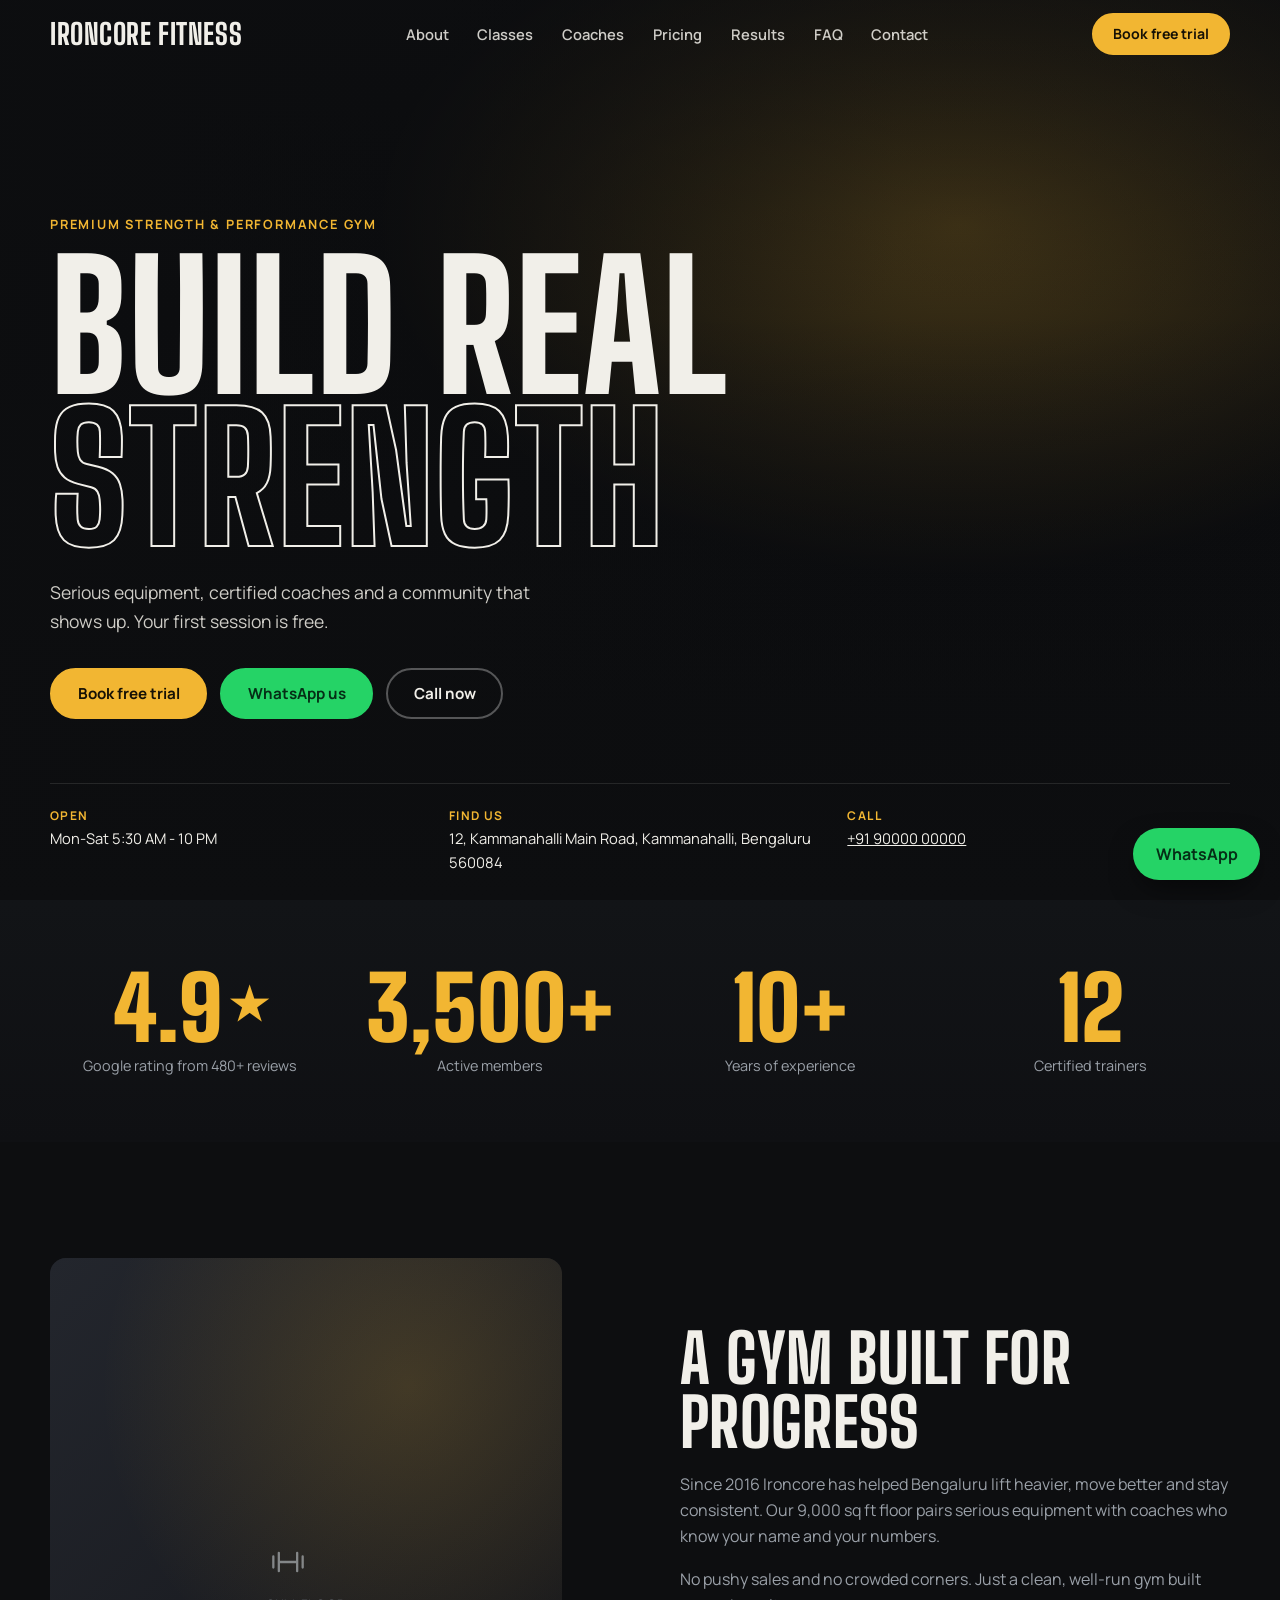
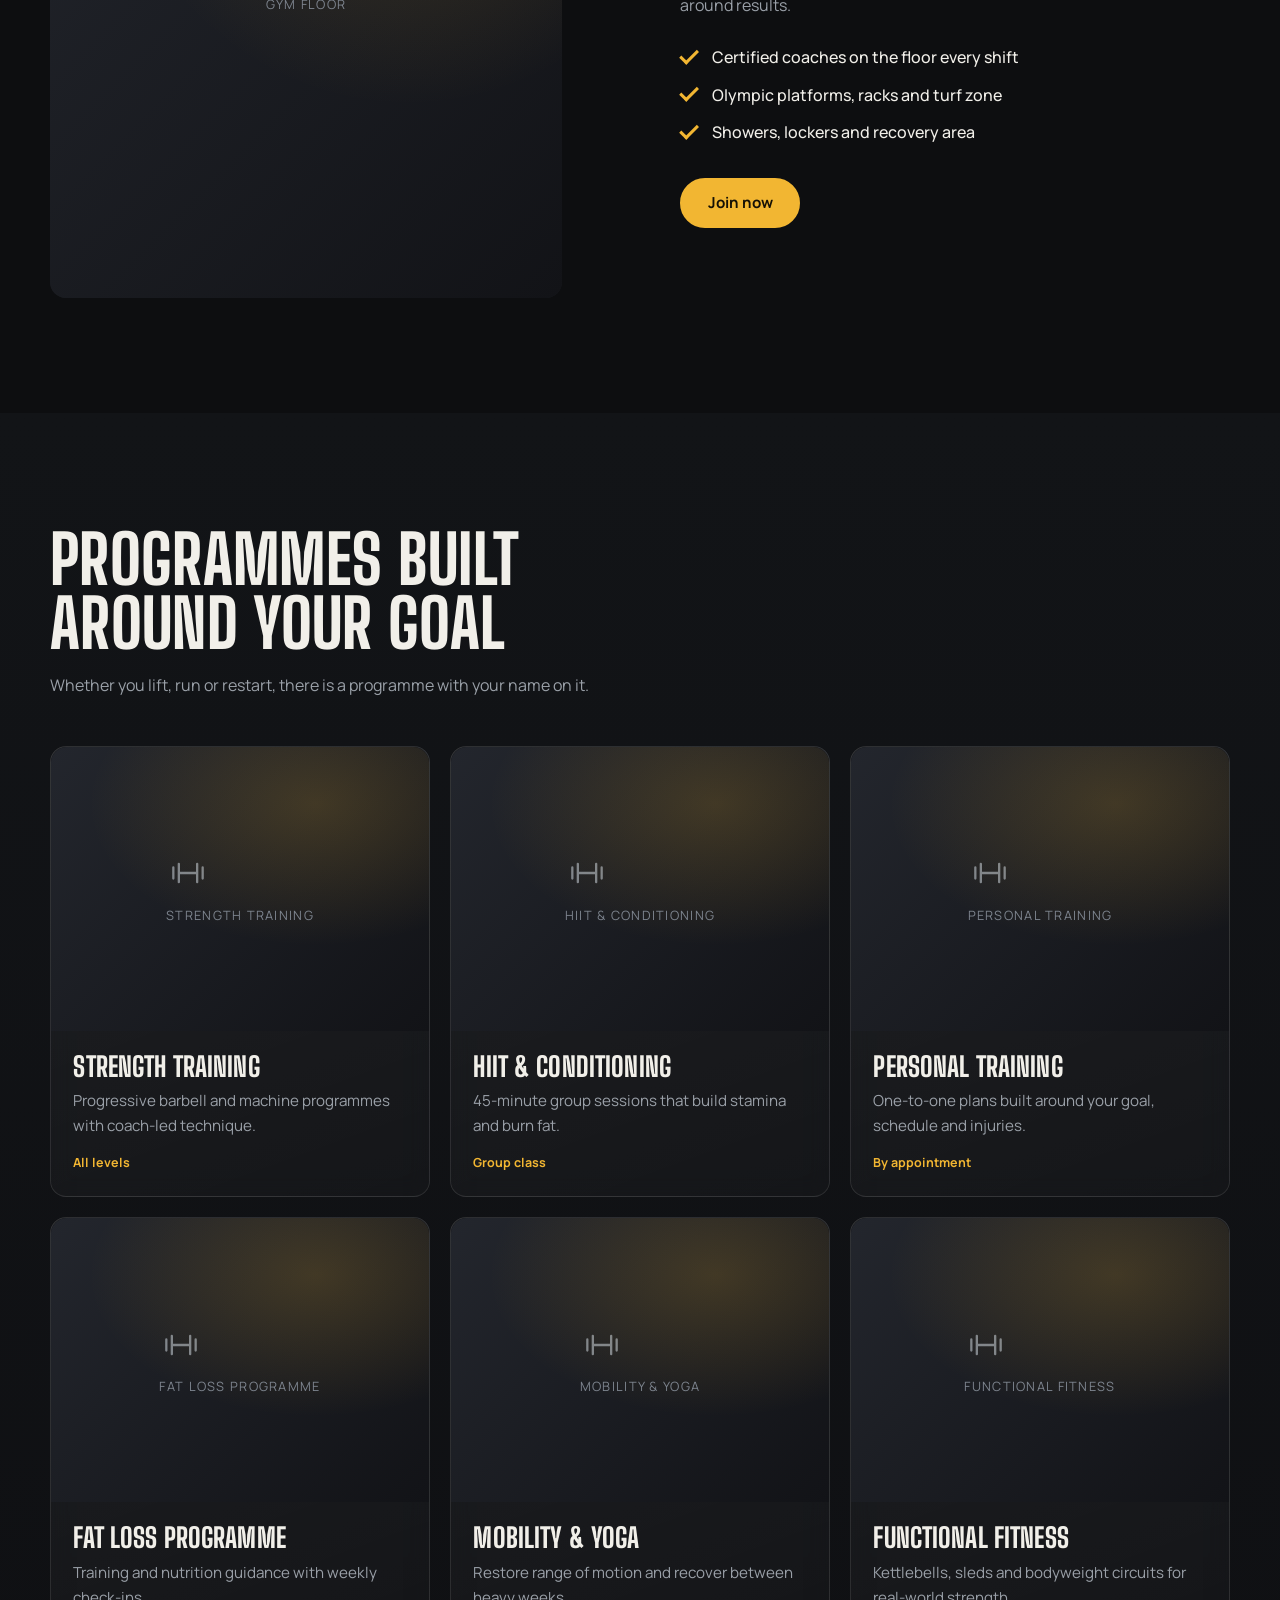
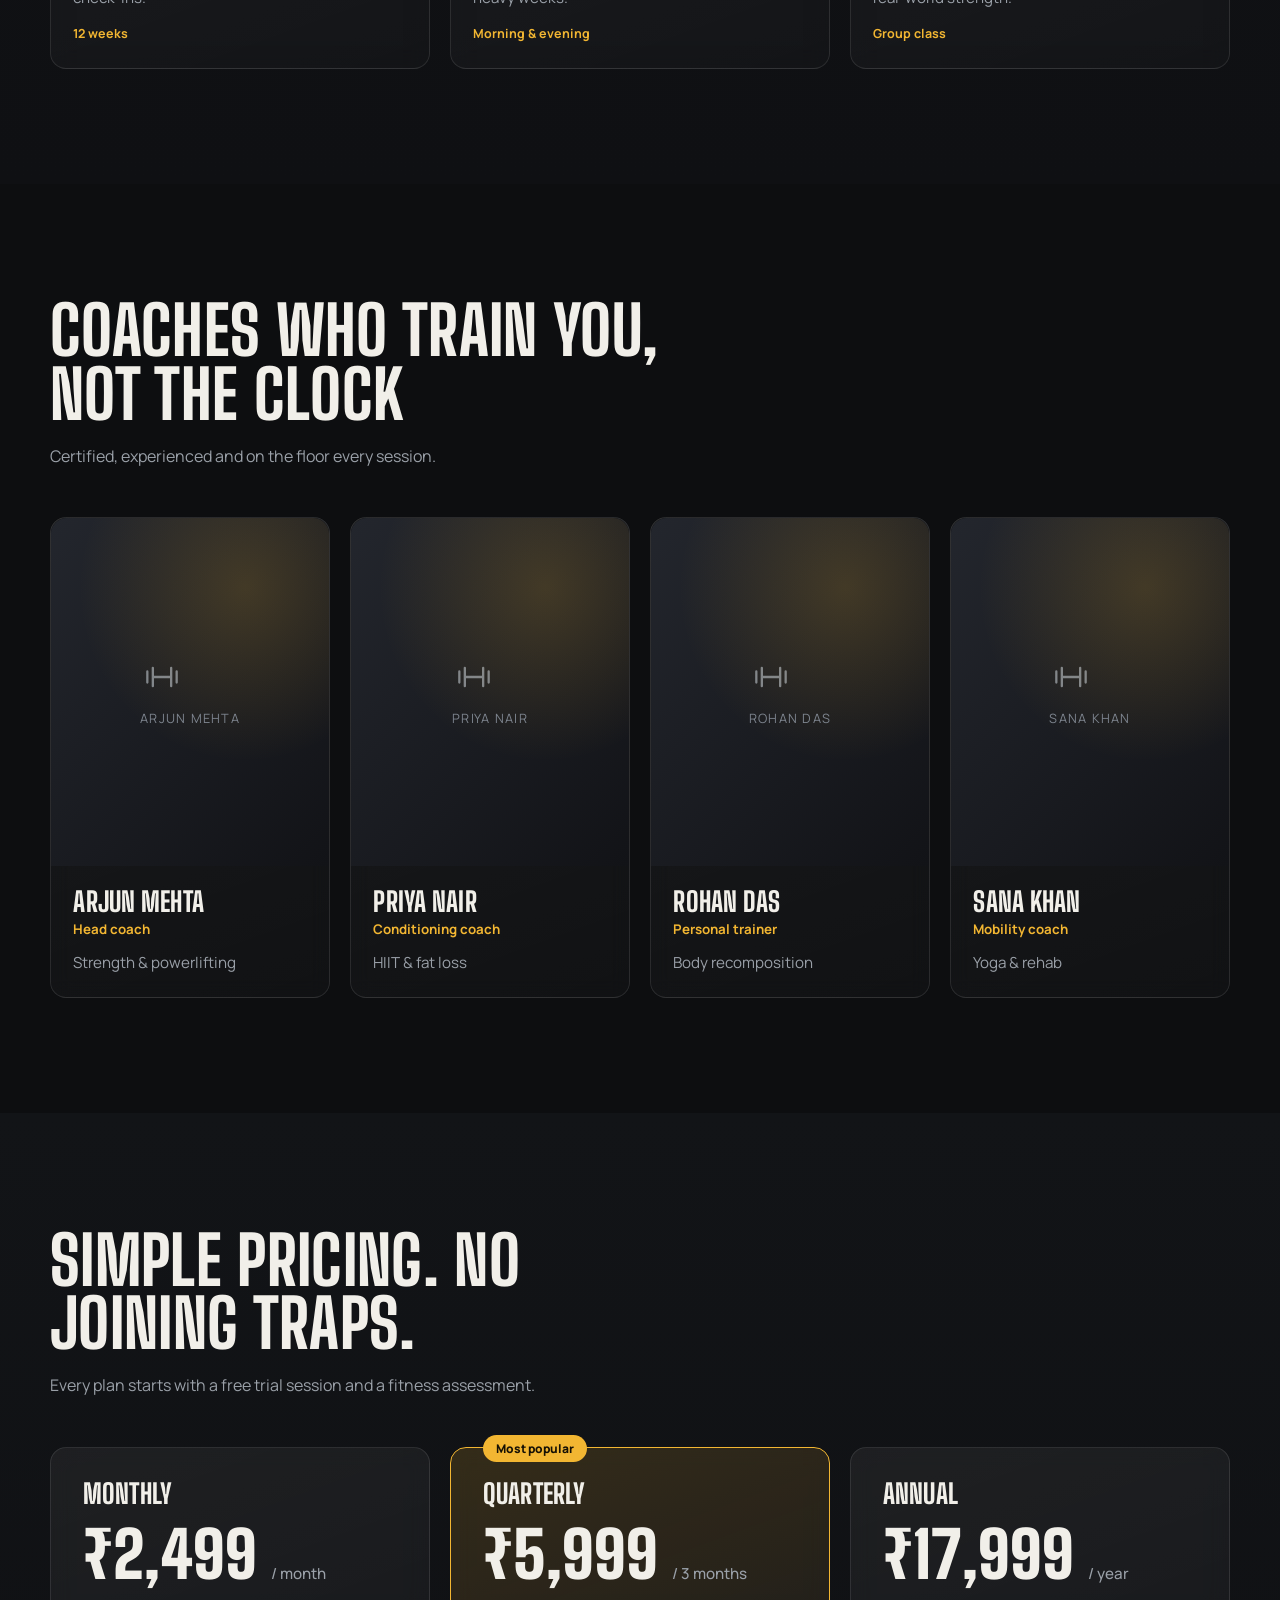
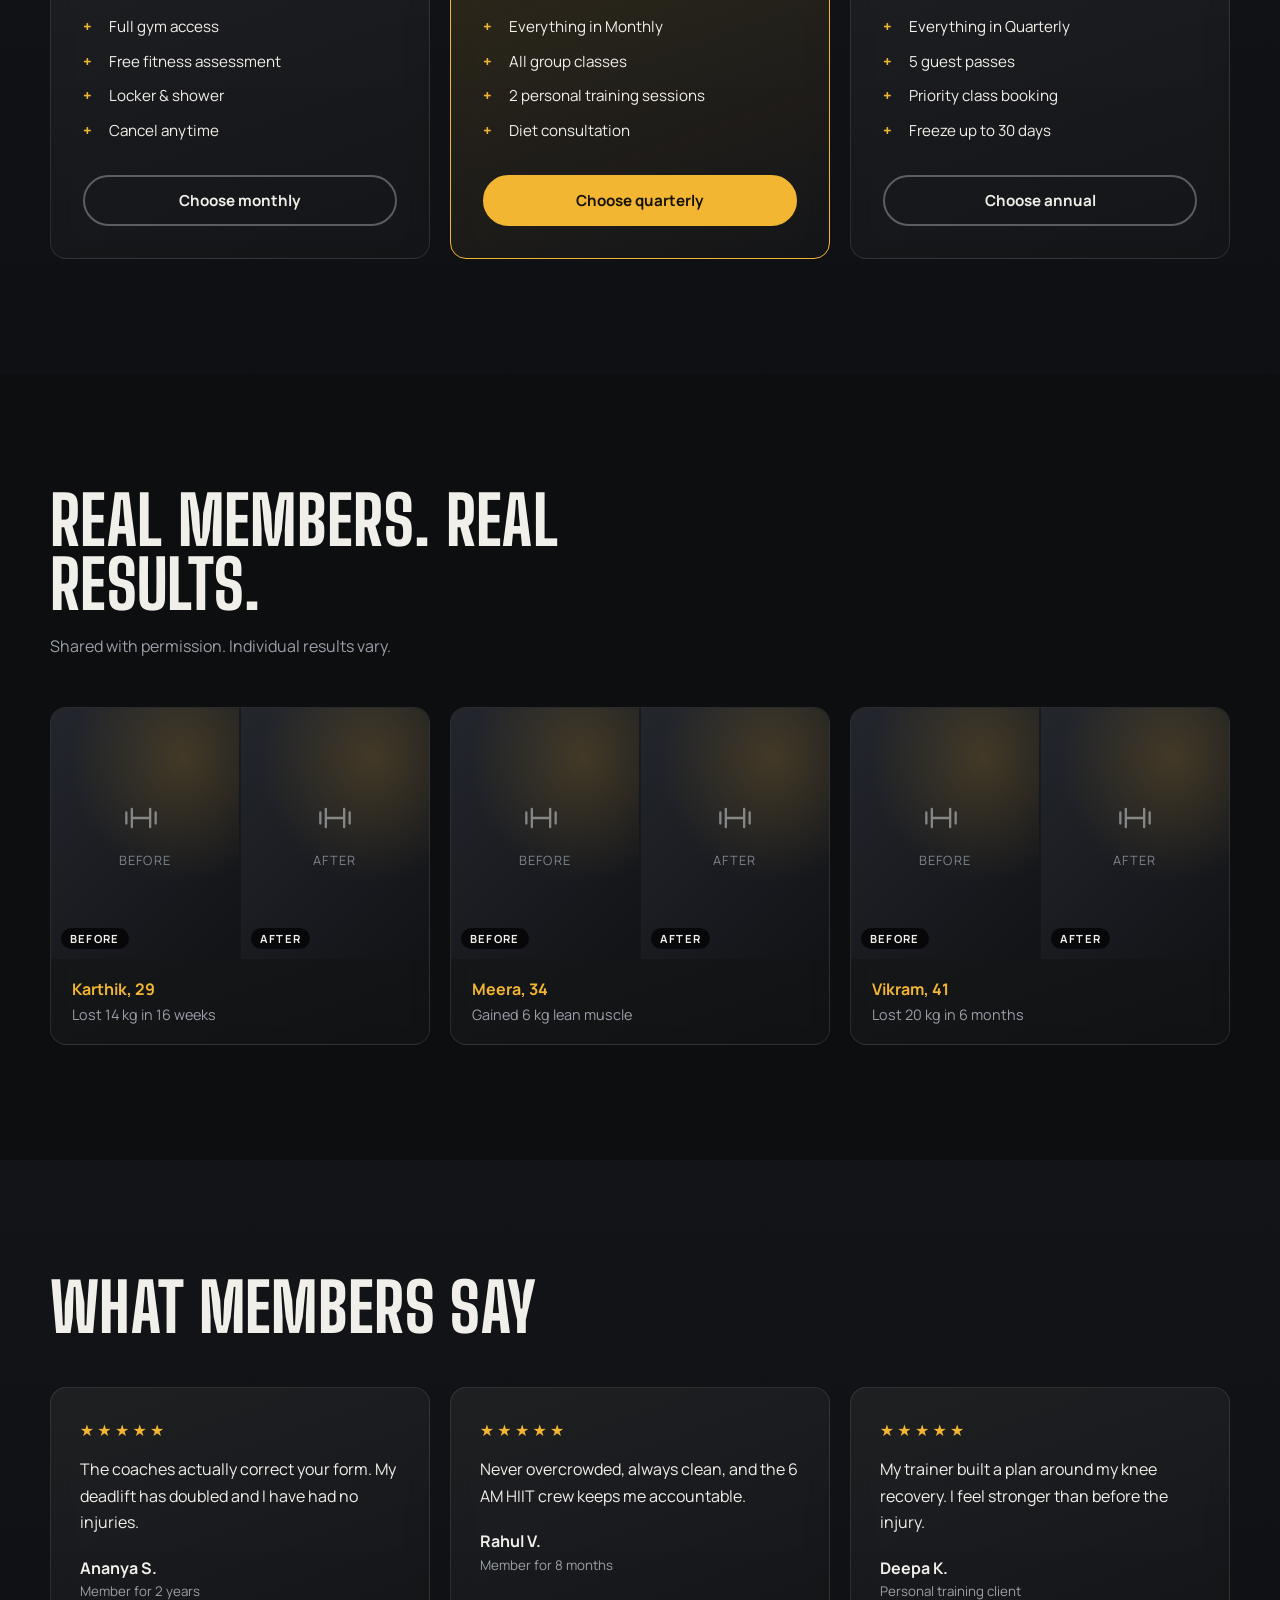
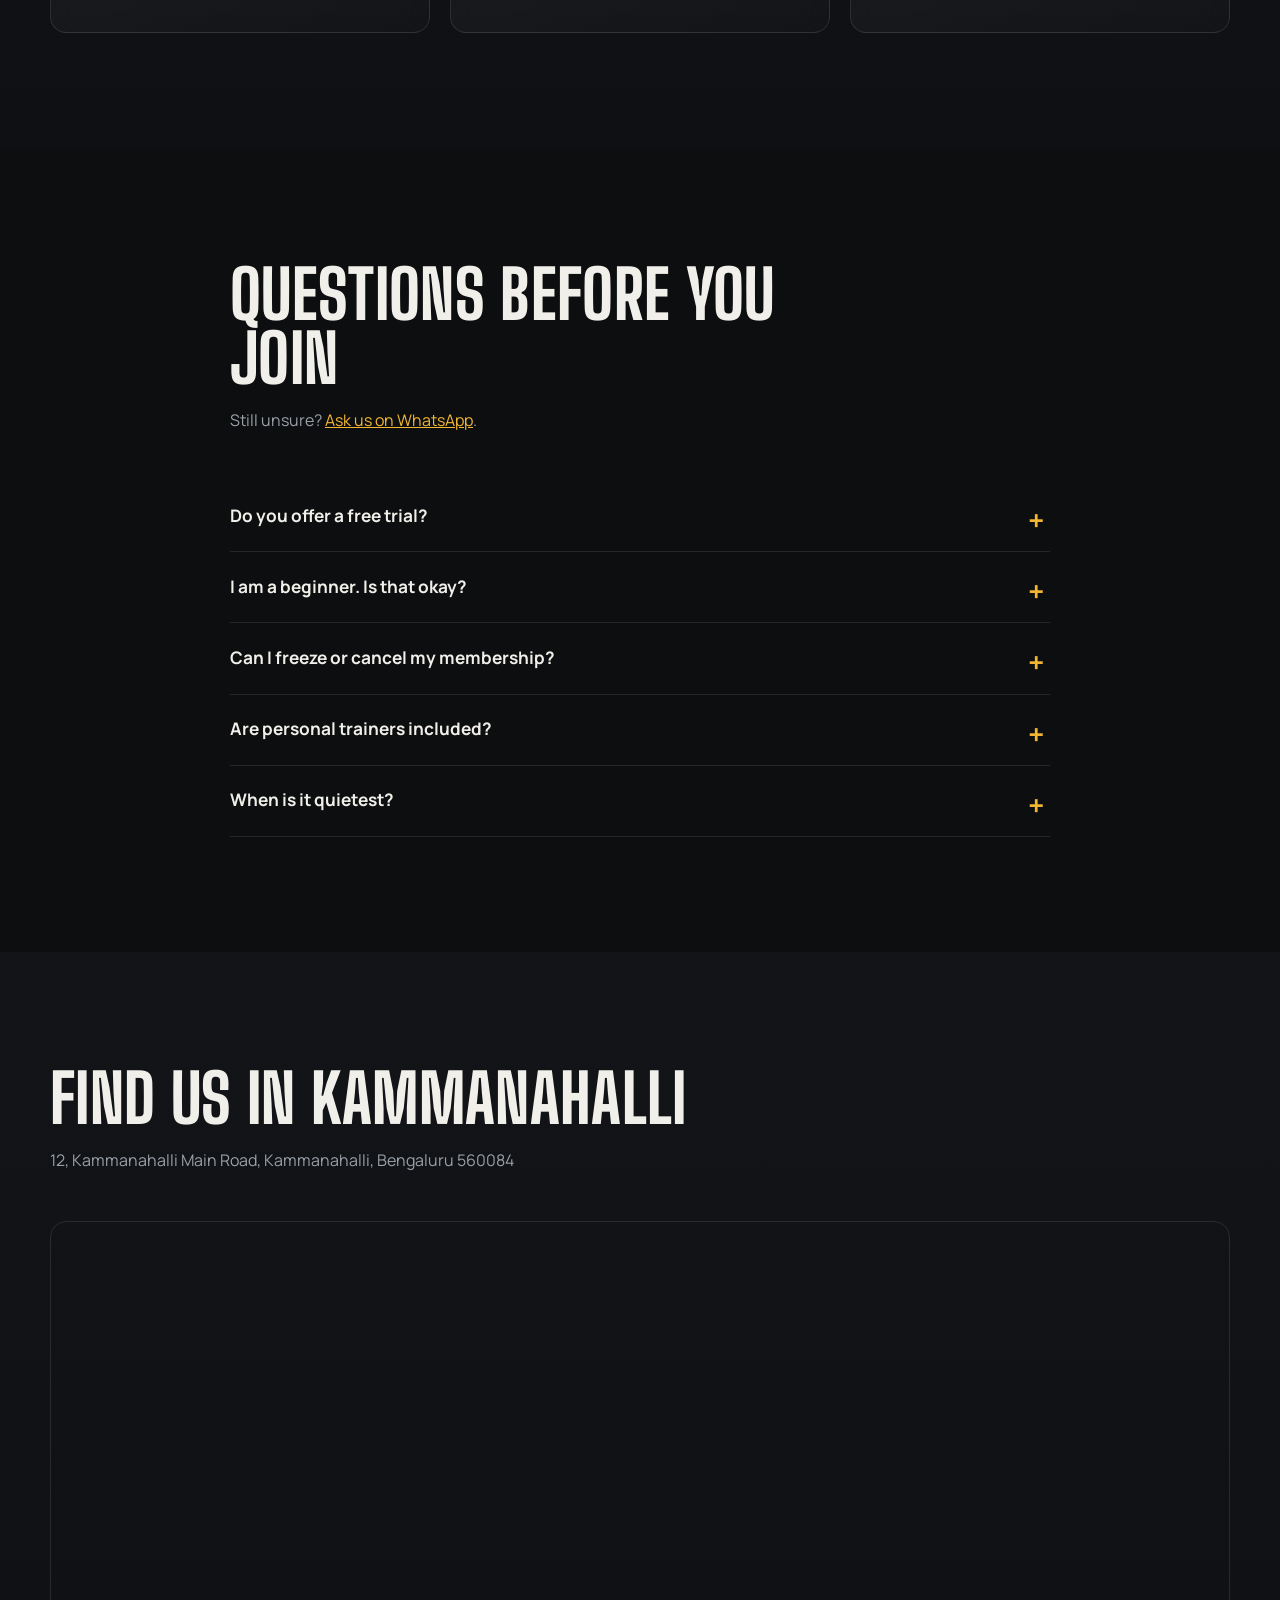
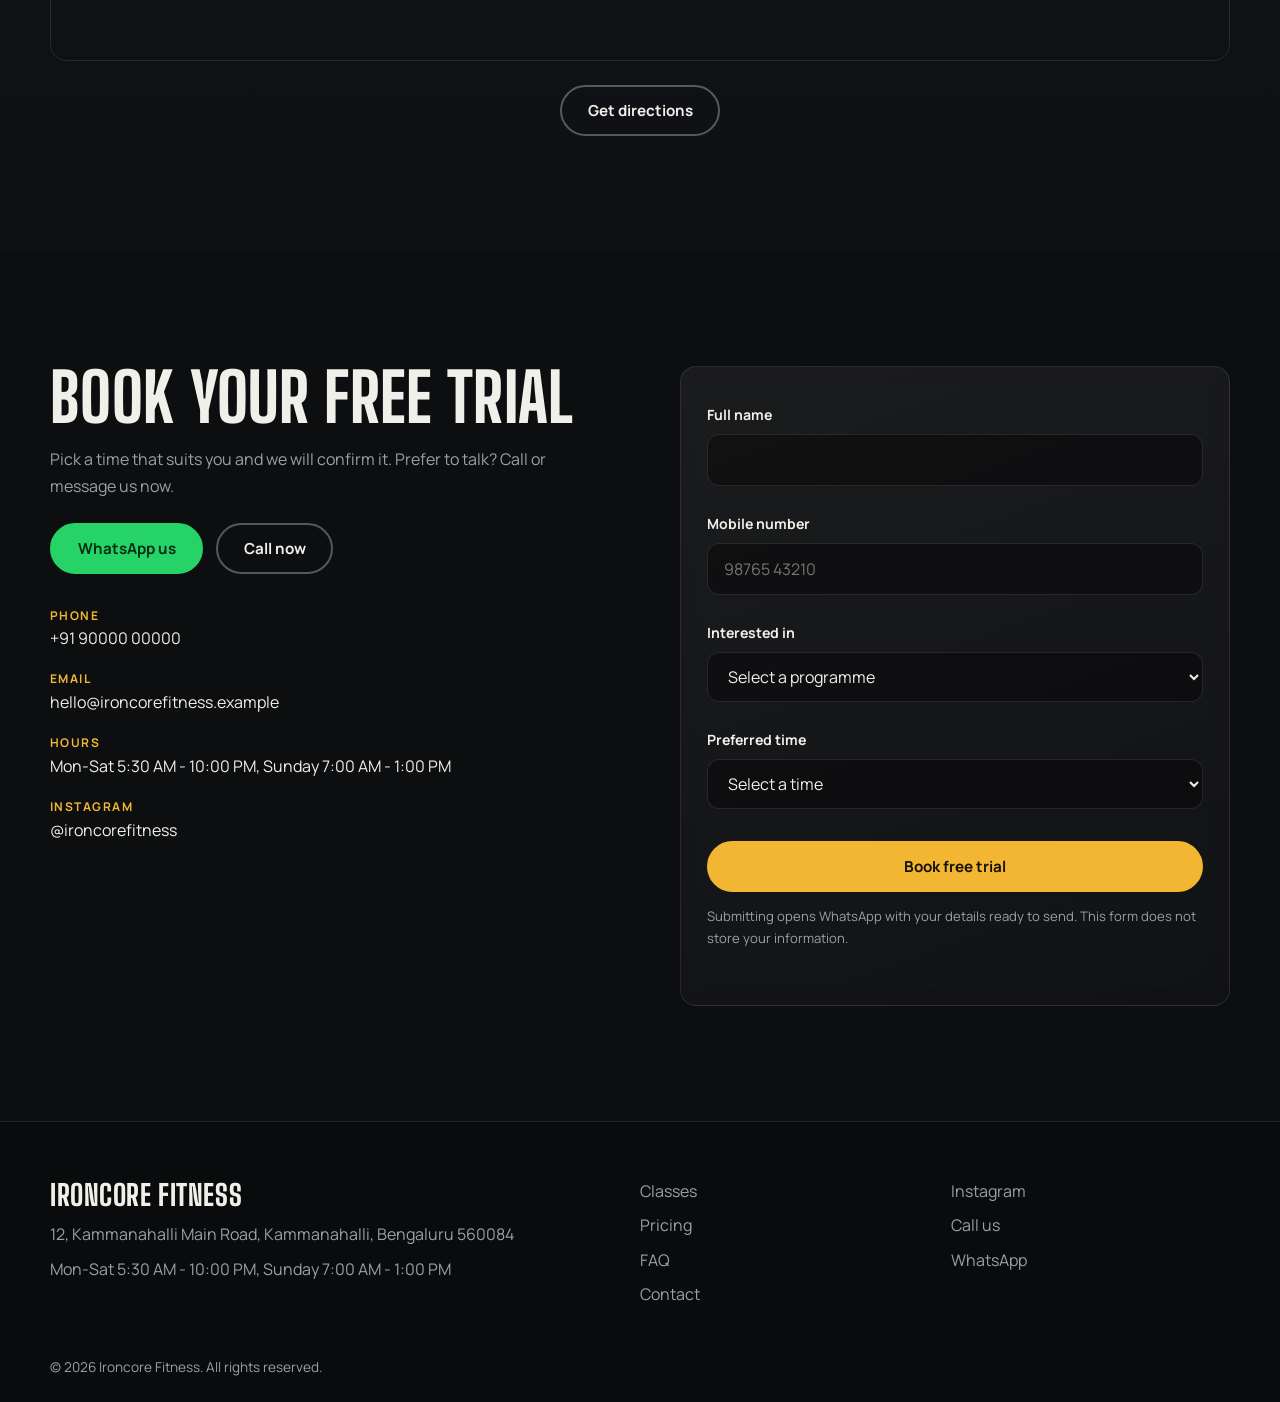
==== gym.html @ 80896999 "Add files via upload" ====
<!DOCTYPE html>
<html lang="en">
<head>
<meta charset="utf-8">
<meta name="viewport" content="width=device-width, initial-scale=1">
<!-- =====================================================================
     ONLY MANUAL HTML EDIT NEEDED: the 6 tags below (title, description,
     canonical, og:title, og:description, og:url). Search engines and link
     previews (WhatsApp/Facebook/etc.) read these before any JavaScript
     runs, so they can't be generated from CONFIG. Everything else on this
     page — text, images, links, colors, prices, hours — comes from the
     CONFIG object at the top of script.js. See README.md.
     ===================================================================== -->
<title>Ironcore Fitness | Premium Strength &amp; Performance Gym in Kammanahalli, Bengaluru</title>
<meta name="description" content="Ironcore Fitness in Kammanahalli, Bengaluru: strength training, HIIT, personal coaching and flexible memberships. Book your free trial or WhatsApp us today.">
<meta name="theme-color" content="#0d0e10">
<link rel="canonical" href="https://www.ironcorefitness.example/">
<meta property="og:type" content="website">
<meta property="og:site_name" content="Ironcore Fitness">
<meta property="og:title" content="Ironcore Fitness | Premium Strength &amp; Performance Gym">
<meta property="og:description" content="Expert coaching, serious equipment, flexible memberships in Kammanahalli, Bengaluru. Book a free trial.">
<meta property="og:url" content="https://www.ironcorefitness.example/">
<meta property="og:image" content="https://www.ironcorefitness.example/assets/images/og.jpg">
<meta name="twitter:card" content="summary_large_image">
<!-- ===================================================================== -->
<link rel="preconnect" href="https://fonts.googleapis.com">
<link rel="preconnect" href="https://fonts.gstatic.com" crossorigin>
<link rel="preload" as="image" href="assets/images/hero.jpg" fetchpriority="high">
<link href="https://fonts.googleapis.com/css2?family=Big+Shoulders+Display:wght@800;900&family=Manrope:wght@400..700&display=swap" rel="stylesheet">
<link rel="stylesheet" href="style.css">
<!-- LocalBusiness JSON-LD is generated from CONFIG in script.js. -->
</head>
<body>
<a class="skip" href="#main">Skip to content</a>
<header class="nav" id="nav">
  <div class="wrap nav__in">
    <a href="#top" class="logo" data-bind="name" aria-label="Home">Your Gym Name</a>
    <nav id="menu" class="menu" aria-label="Primary">
      <a href="#about">About</a><a href="#services">Classes</a><a href="#trainers">Coaches</a>
      <a href="#plans">Pricing</a><a href="#results">Results</a><a href="#faq">FAQ</a><a href="#contact">Contact</a>
      <a class="btn btn--sm menu__join" href="#contact">Book free trial</a>
    </nav>
    <a class="btn btn--sm nav__join" href="#contact">Book free trial</a>
    <button class="burger" id="burger" aria-expanded="false" aria-controls="menu" aria-label="Toggle menu"><span></span><span></span></button>
  </div>
</header>

<main id="main">
<section class="hero" id="top">
  <div class="hero__bg"></div>
  <img class="hero__img" id="heroImg" src="assets/images/hero.jpg" alt="" width="1920" height="1080" fetchpriority="high" decoding="async" data-ph="hero">
  <div class="hero__shade"></div>
  <div class="wrap hero__in">
    <p class="hero__kicker" data-bind="tagline">Premium Strength &amp; Performance Gym</p>
    <h1 class="hero__title" id="heroTitle">Build real<br><em>strength</em></h1>
    <p class="hero__sub" id="heroSub"></p>
    <div class="row hero__cta">
      <a class="btn" href="#contact">Book free trial</a>
      <a class="btn btn--wa" data-wa href="#" target="_blank" rel="noopener">WhatsApp us</a>
      <a class="btn btn--ghost" data-tel href="#">Call now</a>
    </div>
  </div>
  <ul class="wrap hero__strip" aria-label="Quick info">
    <li><b>Open</b><span data-bind="hoursShort"></span></li>
    <li><b>Find us</b><span data-bind="address"></span></li>
    <li><b>Call</b><a data-tel data-bind="phoneDisplay" href="#"></a></li>
  </ul>
</section>

<section class="sec sec--alt trust" id="trust" aria-labelledby="trust-h">
  <div class="wrap">
    <h2 class="sr-only" id="trust-h">Why members choose us</h2>
    <div class="grid stats" id="statsGrid"></div>
  </div>
</section>

<section class="sec" id="about">
  <div class="wrap split">
    <div class="ph-wrap rv" id="aboutImg"></div>
    <div class="rv"><h2 id="aboutTitle"></h2><div id="aboutText" class="prose"></div><ul class="ticks" id="aboutPoints"></ul>
      <p class="row" style="margin-top:2rem"><a class="btn" href="#contact">Join now</a></p></div>
  </div>
</section>

<section class="sec sec--alt" id="services">
  <div class="wrap">
    <div class="head rv"><h2>Programmes built around your goal</h2><p>Whether you lift, run or restart, there is a programme with your name on it.</p></div>
    <div class="grid g3" id="servicesGrid"></div>
  </div>
</section>

<section class="sec" id="trainers">
  <div class="wrap">
    <div class="head rv"><h2>Coaches who train you, not the clock</h2><p>Certified, experienced and on the floor every session.</p></div>
    <div class="grid g4" id="trainersGrid"></div>
  </div>
</section>

<section class="sec sec--alt" id="plans">
  <div class="wrap">
    <div class="head rv"><h2>Simple pricing. No joining traps.</h2><p>Every plan starts with a free trial session and a fitness assessment.</p></div>
    <div class="grid g3 plans" id="plansGrid"></div>
  </div>
</section>

<section class="sec" id="results">
  <div class="wrap">
    <div class="head rv"><h2>Real members. Real results.</h2><p>Shared with permission. Individual results vary.</p></div>
    <div class="grid g3" id="galleryGrid"></div>
  </div>
</section>

<section class="sec sec--alt" id="reviews">
  <div class="wrap">
    <div class="head rv"><h2>What members say</h2><p id="reviewLink"></p></div>
    <div class="grid g3" id="reviewsGrid"></div>
  </div>
</section>

<section class="sec" id="faq">
  <div class="wrap faq">
    <div class="head rv"><h2>Questions before you join</h2><p>Still unsure? <a data-wa href="#" target="_blank" rel="noopener">Ask us on WhatsApp</a>.</p></div>
    <div id="faqList" class="rv"></div>
  </div>
</section>

<section class="sec sec--alt" id="location">
  <div class="wrap">
    <div class="head rv"><h2>Find us in <span data-bind="area"></span></h2><p data-bind="address"></p></div>
    <div class="map rv"><iframe id="mapFrame" title="Map showing the gym location" loading="lazy" referrerpolicy="no-referrer-when-downgrade"></iframe></div>
    <p class="row row--c"><a class="btn btn--ghost" id="dirLink" href="#" target="_blank" rel="noopener">Get directions</a></p>
  </div>
</section>

<section class="sec" id="contact">
  <div class="wrap split split--top">
    <div class="rv">
      <h2>Book your free trial</h2>
      <p class="prose">Pick a time that suits you and we will confirm it. Prefer to talk? Call or message us now.</p>
      <div class="row" style="margin-top:1.5rem"><a class="btn btn--wa" data-wa href="#" target="_blank" rel="noopener">WhatsApp us</a><a class="btn btn--ghost" data-tel href="#">Call now</a></div>
      <ul class="info">
        <li><b>Phone</b><a data-tel data-bind="phoneDisplay" href="#"></a></li>
        <li><b>Email</b><a data-mail data-bind="email" href="#"></a></li>
        <li><b>Hours</b><span data-bind="hours"></span></li>
        <li><b>Instagram</b><a data-ig data-bind="instagramHandle" href="#" target="_blank" rel="noopener"></a></li>
      </ul>
    </div>
    <form class="card form rv" id="form" name="trial" novalidate data-netlify="true" netlify-honeypot="website">
      <input type="hidden" name="form-name" value="trial">
      <label for="f-name">Full name</label>
      <input id="f-name" name="name" autocomplete="name" required aria-describedby="e-name">
      <p class="err" id="e-name"></p>
      <label for="f-phone">Mobile number</label>
      <input id="f-phone" name="phone" type="tel" autocomplete="tel" inputmode="tel" placeholder="98765 43210" required aria-describedby="e-phone">
      <p class="err" id="e-phone"></p>
      <label for="f-interest">Interested in</label>
      <select id="f-interest" name="interest" required aria-describedby="e-interest"></select>
      <p class="err" id="e-interest"></p>
      <label for="f-time">Preferred time</label>
      <select id="f-time" name="time" required aria-describedby="e-time"></select>
      <p class="err" id="e-time"></p>
      <input class="hp" name="website" tabindex="-1" autocomplete="off" aria-hidden="true">
      <button class="btn" type="submit">Book free trial</button>
      <p class="note" id="formNote"></p>
      <p class="status" id="status" role="status" aria-live="polite"></p>
    </form>
  </div>
</section>
</main>

<footer class="foot">
  <div class="wrap foot__in">
    <div><a href="#top" class="logo" data-bind="name">Your Gym Name</a><p data-bind="address"></p><p data-bind="hours"></p></div>
    <nav aria-label="Footer"><a href="#services">Classes</a><a href="#plans">Pricing</a><a href="#faq">FAQ</a><a href="#contact">Contact</a></nav>
    <div><a data-ig href="#" target="_blank" rel="noopener">Instagram</a><a data-tel href="#">Call us</a><a data-wa href="#" target="_blank" rel="noopener">WhatsApp</a></div>
  </div>
  <p class="wrap copy">&copy; <span id="year"></span> <span data-bind="name"></span>. All rights reserved.</p>
</footer>

<a class="wa" data-wa href="#" target="_blank" rel="noopener" aria-label="Chat with us on WhatsApp">WhatsApp</a>
<div class="dock" aria-label="Quick contact"><a data-tel href="#">Call now</a><a data-wa href="#" target="_blank" rel="noopener">WhatsApp</a><a class="on" href="#contact">Free trial</a></div>
<script src="script.js" defer></script>
</body>
</html>
---- style.css ----
/* Colors are overridden from CONFIG.colors in script.js. Edit them there. */
:root{--bg:#0d0e10;--surface:#16181c;--text:#f1efe9;--muted:#9aa0a8;--accent:#f2b632;--accent-ink:#161105;
--line:rgba(255,255,255,.1);--r:16px;--fd:'Big Shoulders Display',Impact,'Arial Narrow',sans-serif;--fb:'Manrope',system-ui,-apple-system,'Segoe UI',sans-serif;--nav:68px}
*,*::before,*::after{box-sizing:border-box;margin:0}
html{scroll-behavior:smooth;scroll-padding-top:var(--nav);-webkit-text-size-adjust:100%}
body{background:var(--bg);color:var(--text);font:400 1rem/1.65 var(--fb);padding-bottom:64px;overflow-x:hidden}
img,iframe{display:block;max-width:100%}
a{color:inherit}
:focus-visible{outline:2px solid var(--accent);outline-offset:3px;border-radius:4px}
.skip{position:absolute;left:-999px;top:8px;background:var(--accent);color:var(--accent-ink);padding:.6rem 1rem;z-index:99;border-radius:8px}
.skip:focus{left:8px}
.wrap{width:min(100% - 2.5rem,1180px);margin-inline:auto}
h1,h2,h3{font-family:var(--fd);font-weight:800;line-height:.95;text-transform:uppercase;letter-spacing:.005em}
h2{font-size:clamp(2.4rem,6vw,4.2rem);margin-bottom:1rem}
h3{font-size:1.7rem;line-height:1}
.sec{padding:clamp(4.5rem,9vw,8rem) 0}
.sec--alt{background:linear-gradient(180deg,#121417,#0f1013)}
.head{max-width:640px;margin-bottom:3rem}.head p{color:var(--muted)}.head a{color:var(--accent)}
.prose{color:var(--muted);max-width:60ch}.prose p+p{margin-top:1rem}
.grid{display:grid;gap:1.25rem}
.row{display:flex;flex-wrap:wrap;gap:.8rem}.row--c{justify-content:center;margin-top:1.5rem}

.btn{display:inline-flex;align-items:center;justify-content:center;min-height:48px;padding:.8rem 1.6rem;border-radius:999px;background:var(--accent);color:var(--accent-ink);font:700 .95rem var(--fb);text-decoration:none;border:2px solid var(--accent);cursor:pointer;transition:transform .2s,box-shadow .2s,background .2s}
.btn:hover{transform:translateY(-2px);box-shadow:0 10px 30px -8px var(--accent)}
.btn--ghost{background:transparent;color:var(--text);border-color:rgba(255,255,255,.3)}
.btn--ghost:hover{background:rgba(255,255,255,.08);box-shadow:none}
.btn--sm{min-height:42px;padding:.5rem 1.2rem;font-size:.88rem}

/* nav */
.nav{position:fixed;inset:0 0 auto;z-index:50;height:var(--nav);transition:background .3s,backdrop-filter .3s,border-color .3s;border-bottom:1px solid transparent}
.nav.solid{background:rgba(13,14,16,.82);backdrop-filter:blur(14px);-webkit-backdrop-filter:blur(14px);border-color:var(--line)}
.nav__in{height:100%;display:flex;align-items:center;justify-content:space-between;gap:1rem}
.logo{white-space:nowrap;font:800 clamp(1.4rem,6vw,1.8rem) var(--fd);text-transform:uppercase;text-decoration:none;letter-spacing:.02em}
.menu{overflow-y:auto;position:fixed;inset:var(--nav) 0 0;background:var(--bg);display:flex;flex-direction:column;padding:2rem 1.5rem;gap:.2rem;transform:translateX(100%);visibility:hidden;transition:transform .35s,visibility .35s}
.menu.open{transform:none;visibility:visible}
.menu a{font:800 2rem var(--fd);text-transform:uppercase;text-decoration:none;padding:.5rem 0;border-bottom:1px solid var(--line)}
.menu .menu__join{margin-top:1.5rem;font:700 1rem var(--fb);border-bottom:2px solid var(--accent);text-transform:none}
.nav__join{display:none}
.burger{width:44px;height:44px;background:none;border:0;cursor:pointer;display:grid;place-content:center;gap:7px}
.burger span{width:26px;height:2px;background:var(--text);transition:transform .3s}
.burger[aria-expanded=true] span:first-child{transform:translateY(4.5px) rotate(45deg)}
.burger[aria-expanded=true] span:last-child{transform:translateY(-4.5px) rotate(-45deg)}

/* hero */
.hero{overflow:hidden;position:relative;min-height:100svh;display:flex;flex-direction:column;justify-content:flex-end;padding-top:var(--nav);isolation:isolate}
.hero__bg{position:absolute;inset:0;z-index:-3;background:radial-gradient(70% 60% at 75% 25%,color-mix(in srgb,var(--accent) 30%,transparent),transparent 65%),#0a0b0d}
.hero__img{position:absolute;inset:0;width:100%;height:100%;object-fit:cover;z-index:-2;animation:push 16s ease-out both}
.hero__shade{position:absolute;inset:0;z-index:-1;background:linear-gradient(90deg,rgba(13,14,16,.78),rgba(13,14,16,.2) 70%),linear-gradient(180deg,rgba(13,14,16,.5),transparent 35%,var(--bg))}
@keyframes push{from{transform:scale(1.12)}to{transform:scale(1)}}
.hero__in{padding-block:4rem 2.5rem;animation:rise 1s .1s cubic-bezier(.2,.7,.2,1) both}
@keyframes rise{from{opacity:0;transform:translateY(30px)}}
.hero__kicker{color:var(--accent);font-weight:700;letter-spacing:.14em;text-transform:uppercase;font-size:.8rem;margin-bottom:1rem}
.hero__title{font-size:clamp(3.6rem,17vw,11rem);line-height:.86;margin-bottom:1.5rem;max-width:11ch}
.hero__title em{font-style:normal;color:transparent;-webkit-text-stroke:2px var(--text)}
.hero__sub{max-width:46ch;font-size:1.1rem;color:#cfcdc7;margin-bottom:2rem}
.hero__strip{list-style:none;padding:1.4rem 0 1.6rem;margin-top:1.5rem;border-top:1px solid var(--line);display:grid;gap:1rem;font-size:.92rem}
.hero__strip b{display:block;color:var(--accent);font-size:.75rem;letter-spacing:.12em;text-transform:uppercase}

/* layout blocks */
.split{display:grid;gap:2.5rem;align-items:center}
.split--top{align-items:start}
.ph{position:relative;width:100%;height:100%;min-height:200px;object-fit:cover;background:linear-gradient(135deg,#23262d,#121317);display:grid;place-content:center;color:#7d848e;gap:.6rem;font-size:.8rem;letter-spacing:.1em;text-transform:uppercase;overflow:hidden}
.ph::before{content:"";position:absolute;inset:0;background:radial-gradient(60% 50% at 70% 20%,color-mix(in srgb,var(--accent) 18%,transparent),transparent)}
.ph span{position:relative}
.ph-wrap,.card .frame,.frame{border-radius:var(--r);overflow:hidden;aspect-ratio:4/5;background:var(--surface)}
.ph-wrap{max-height:640px}
.ticks{list-style:none;padding:0;margin-top:1.6rem;display:grid;gap:.7rem}
.ticks li{padding-left:2rem;position:relative;font-weight:500}
.ticks li::before{content:"";position:absolute;left:0;top:.35em;width:1.1rem;height:.6rem;border:solid var(--accent);border-width:0 0 3px 3px;transform:rotate(-45deg)}
.stats{grid-template-columns:repeat(2,1fr);text-align:center}
.stat b{display:block;font:900 clamp(3rem,9vw,5.5rem)/1 var(--fd);color:var(--accent)}
.stat span{color:var(--muted);font-size:.9rem}

/* cards */
.card{background:linear-gradient(160deg,rgba(255,255,255,.06),rgba(255,255,255,.02));border:1px solid var(--line);border-radius:var(--r);transition:transform .35s,border-color .35s}
.card:hover{transform:translateY(-6px);border-color:color-mix(in srgb,var(--accent) 55%,transparent)}
.svc .frame{aspect-ratio:4/3;border-radius:var(--r) var(--r) 0 0}
.svc__b,.tr__b{padding:1.4rem}
.svc p,.tr p{color:var(--muted);font-size:.95rem;margin-top:.5rem}
.tag{display:inline-block;margin-top:.9rem;font-size:.78rem;font-weight:700;color:var(--accent)}
.tr .frame{aspect-ratio:4/5;border-radius:var(--r) var(--r) 0 0}
.tr img,.svc img,.gal img,.frame img{width:100%;height:100%;object-fit:cover;transition:transform .6s}
.card:hover .frame img{transform:scale(1.05)}
.tr small{color:var(--accent);font-weight:700}

.plan{padding:2rem;display:flex;flex-direction:column;position:relative}
.plan--pop{border-color:var(--accent);background:linear-gradient(160deg,color-mix(in srgb,var(--accent) 16%,transparent),rgba(255,255,255,.02))}
.badge{position:absolute;top:-13px;left:2rem;background:var(--accent);color:var(--accent-ink);font-size:.75rem;font-weight:800;padding:.25rem .8rem;border-radius:99px}
.price{font:900 4rem/1 var(--fd);margin:1rem 0 .3rem}.price small{font:500 .95rem var(--fb);color:var(--muted)}
.plan ul{list-style:none;padding:0;margin:1.4rem 0 2rem;display:grid;gap:.6rem;flex:1}
.plan li{padding-left:1.6rem;position:relative;font-size:.95rem}
.plan li::before{content:"+";position:absolute;left:0;color:var(--accent);font-weight:800}
.gal{overflow:hidden}
.gal__pair{display:grid;grid-template-columns:1fr 1fr;gap:2px}
.gal .frame{border-radius:0;aspect-ratio:3/4;position:relative}
.gal .frame em{position:absolute;left:.6rem;bottom:.6rem;z-index:2;font:700 .7rem var(--fb);letter-spacing:.1em;text-transform:uppercase;background:rgba(0,0,0,.7);padding:.2rem .6rem;border-radius:99px;font-style:normal}
.gal__b{padding:1.1rem 1.3rem}.gal__b b{color:var(--accent)}.gal__b p{color:var(--muted);font-size:.9rem}
.rev{padding:1.8rem}.stars{color:var(--accent);letter-spacing:.2em}
.rev blockquote{margin:.8rem 0 1.2rem}.rev cite{font-style:normal;font-weight:700}.rev small{display:block;color:var(--muted)}

/* faq */
.faq{max-width:820px}
details{border-bottom:1px solid var(--line)}
summary{list-style:none;cursor:pointer;padding:1.3rem 3rem 1.3rem 0;font-weight:700;font-size:1.08rem;position:relative}
summary::-webkit-details-marker{display:none}
summary::after{content:"+";position:absolute;right:.4rem;top:1rem;font-size:1.8rem;color:var(--accent);transition:transform .3s}
details[open] summary::after{transform:rotate(45deg)}
details p{color:var(--muted);padding-bottom:1.4rem;max-width:64ch}

.map{border-radius:var(--r);overflow:hidden;border:1px solid var(--line);height:min(60vh,440px)}
.map iframe{width:100%;height:100%;border:0;filter:grayscale(1) invert(.92) contrast(.9)}
.info{list-style:none;padding:0;margin-top:2rem;display:grid;gap:1.1rem}
.info b{display:block;color:var(--accent);font-size:.75rem;letter-spacing:.12em;text-transform:uppercase}
.info a{text-decoration:none}.info a:hover{text-decoration:underline}
.form{padding:1.6rem;display:grid;gap:.5rem}
.form label{font-weight:700;font-size:.88rem;margin-top:.6rem}.form label span{color:var(--muted);font-weight:400}
.form input,.form select,.form textarea{width:100%;min-height:48px;padding:.75rem 1rem;background:rgba(0,0,0,.35);border:1px solid var(--line);border-radius:12px;color:var(--text);font:inherit}
.form input:focus,.form select:focus,.form textarea:focus{outline:2px solid var(--accent);border-color:transparent}
.form [aria-invalid=true]{border-color:#ff6b6b}
.form .btn{margin-top:1rem}
.hp{position:absolute!important;left:-9999px}
.status{min-height:1.5em;font-size:.92rem}.status.ok{color:#6fe0a0}.status.err{color:#ff8a8a}

.foot{border-top:1px solid var(--line);padding-top:3.5rem;background:#0a0b0d}
.foot__in{display:grid;gap:2rem}
.foot p{color:var(--muted);margin-top:.5rem}
.foot nav,.foot__in>div:last-child{display:flex;flex-direction:column;gap:.5rem}
.foot a{text-decoration:none;color:var(--muted)}.foot a:hover{color:var(--accent)}
.foot .logo{color:var(--text)}
.copy{padding-block:2.5rem 1.5rem;font-size:.85rem}

/* mobile conversion dock */
.dock{position:fixed;inset:auto 0 0;z-index:40;display:grid;grid-template-columns:1fr 1fr 1.3fr;gap:.5rem;padding:.6rem .75rem calc(.6rem + env(safe-area-inset-bottom));background:rgba(13,14,16,.92);backdrop-filter:blur(14px);border-top:1px solid var(--line)}
.dock a{min-height:44px;display:grid;place-items:center;border-radius:99px;border:1px solid var(--line);text-decoration:none;font-weight:700;font-size:.9rem}
.dock a.on{background:var(--accent);color:var(--accent-ink);border-color:var(--accent)}

/* reveal (only when JS is running) */
.js .rv{opacity:0;transform:translateY(24px);transition:opacity .8s cubic-bezier(.2,.7,.2,1),transform .8s cubic-bezier(.2,.7,.2,1);transition-delay:var(--d,0s)}
.js .rv.in{opacity:1;transform:none}

@media(min-width:640px){.stats{grid-template-columns:repeat(4,1fr)}.g3,.g4{grid-template-columns:repeat(2,1fr)}.hero__strip{grid-template-columns:repeat(3,1fr)}}
@media(min-width:960px){
 .card{backdrop-filter:blur(10px);-webkit-backdrop-filter:blur(10px)}
 .wa{display:grid}
 body{padding-bottom:0}.dock{display:none}
 .burger{display:none}.nav__join{display:inline-flex}
 .menu{position:static;flex-direction:row;align-items:center;gap:1.8rem;padding:0;background:none;transform:none;visibility:visible}
 .menu a{font:600 .92rem var(--fb);text-transform:none;border:0;padding:0;opacity:.85}.menu a:hover{opacity:1;color:var(--accent)}
 .menu__join{display:none!important}
 .split{grid-template-columns:1fr 1fr;gap:5rem}
 .g3{grid-template-columns:repeat(3,1fr)}.g4{grid-template-columns:repeat(4,1fr)}
 .foot__in{grid-template-columns:2fr 1fr 1fr}
}
@media(prefers-reduced-motion:reduce){
 html{scroll-behavior:auto}*,*::before,*::after{animation:none!important;transition:none!important}
 .js .rv{opacity:1;transform:none}
}

/* v2 additions */
.sr-only{position:absolute;width:1px;height:1px;overflow:hidden;clip:rect(0 0 0 0);white-space:nowrap}
.btn--wa{background:#25d366;border-color:#25d366;color:#052e16}
.btn--wa:hover{box-shadow:0 10px 30px -8px #25d366}
@media(max-width:639px){.hero__cta .btn{flex:1 1 auto}}
.trust{padding-block:clamp(2.5rem,5vw,4rem)}
.stat i{font-style:normal;font-size:.5em;margin-left:.15em;vertical-align:.5em}
.err{color:#ff9d9d;font-size:.85rem;min-height:0;margin:0}
.note{color:var(--muted);font-size:.82rem;margin-top:.4rem}
.wa{display:none;position:fixed;right:1.25rem;bottom:1.25rem;z-index:40;min-height:52px;padding:0 1.4rem;place-items:center;border-radius:99px;background:#25d366;color:#052e16;font-weight:700;text-decoration:none;box-shadow:0 12px 30px -8px rgba(0,0,0,.6);transition:transform .2s}
.wa:hover{transform:translateY(-2px)}
@media(max-width:400px){.hero__cta .btn{width:100%}.plan{padding:1.5rem}.gal__b{padding:1rem}}
@media(min-width:960px){.wa{display:grid}}
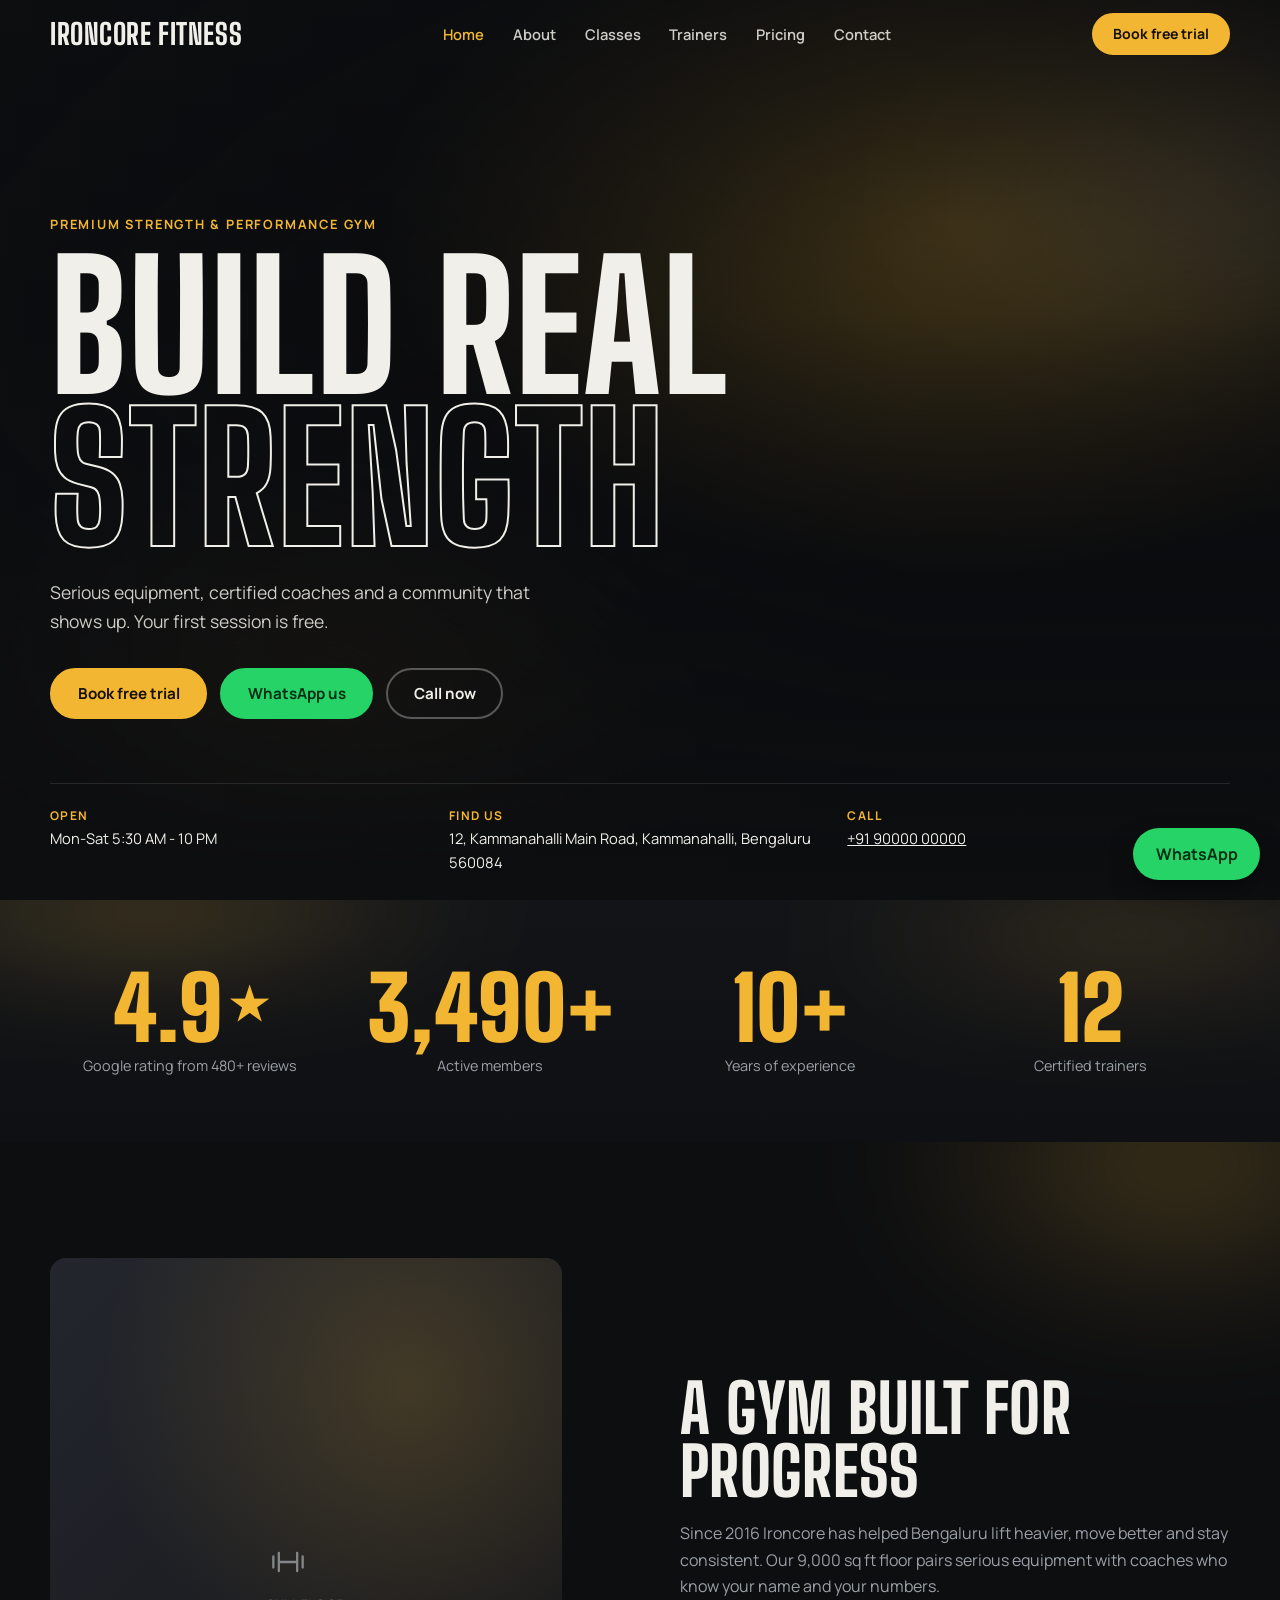
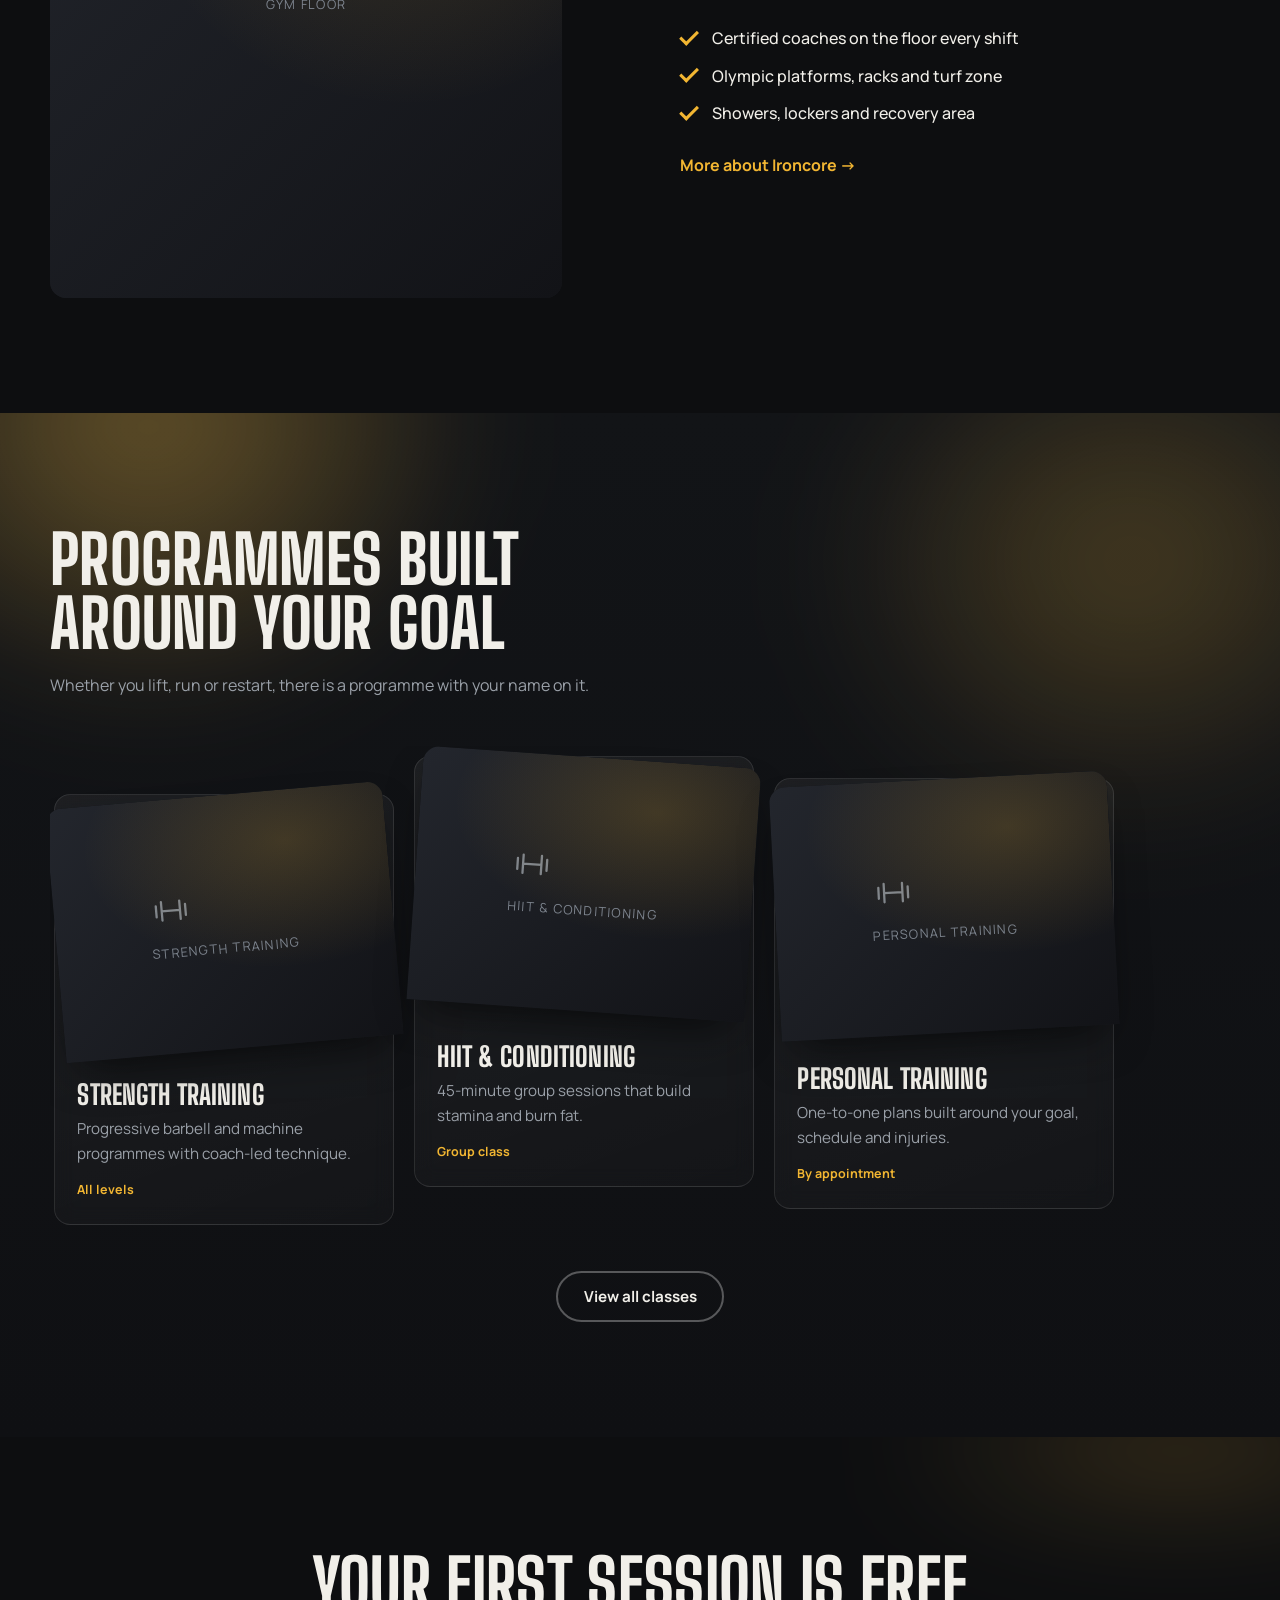
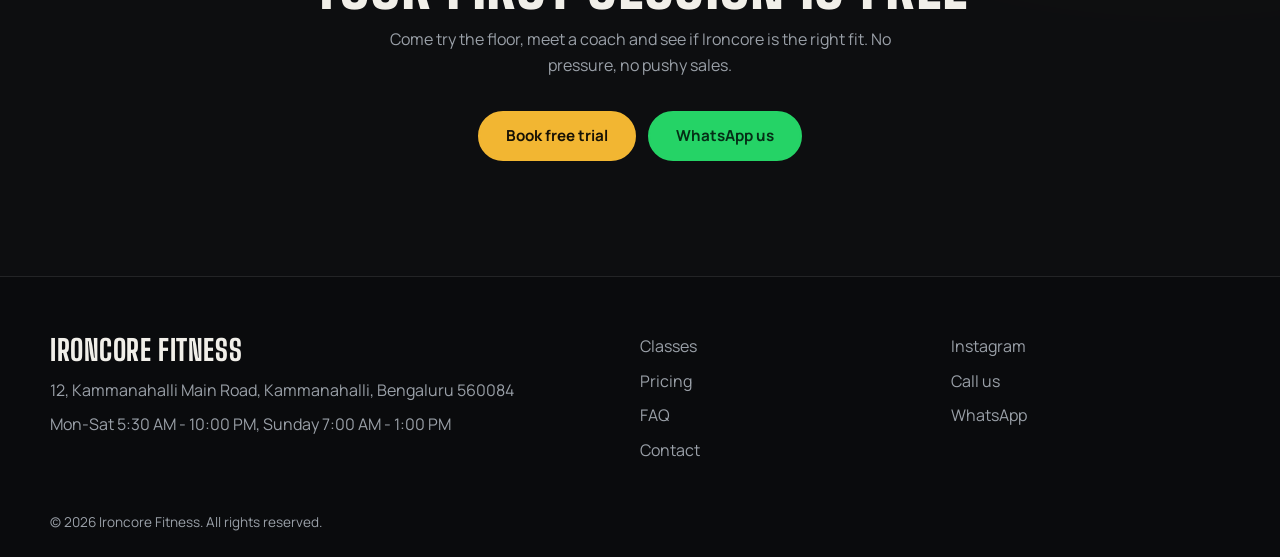
==== commit fe41507f: "Add files via upload" ====
--- a/gym.html
+++ b/gym.html
@@ -4,16 +4,13 @@
 <meta charset="utf-8">
 <meta name="viewport" content="width=device-width, initial-scale=1">
 <!-- =====================================================================
-     ONLY MANUAL HTML EDIT NEEDED: the 6 tags below (title, description,
-     canonical, og:title, og:description, og:url). Search engines and link
-     previews (WhatsApp/Facebook/etc.) read these before any JavaScript
-     runs, so they can't be generated from CONFIG. Everything else on this
-     page — text, images, links, colors, prices, hours — comes from the
-     CONFIG object at the top of script.js. See README.md.
-     ===================================================================== -->
+     ONLY MANUAL HTML EDIT NEEDED PER PAGE: title, description, canonical,
+     og:title, og:description, og:url below. Everything else on this page
+     comes from CONFIG in config.js. See README.md. -->
 <title>Ironcore Fitness | Premium Strength &amp; Performance Gym in Kammanahalli, Bengaluru</title>
 <meta name="description" content="Ironcore Fitness in Kammanahalli, Bengaluru: strength training, HIIT, personal coaching and flexible memberships. Book your free trial or WhatsApp us today.">
 <meta name="theme-color" content="#0d0e10">
+<meta name="view-transition" content="same-origin">
 <link rel="canonical" href="https://www.ironcorefitness.example/">
 <meta property="og:type" content="website">
 <meta property="og:site_name" content="Ironcore Fitness">
@@ -28,19 +25,19 @@
 <link rel="preload" as="image" href="assets/images/hero.jpg" fetchpriority="high">
 <link href="https://fonts.googleapis.com/css2?family=Big+Shoulders+Display:wght@800;900&family=Manrope:wght@400..700&display=swap" rel="stylesheet">
 <link rel="stylesheet" href="style.css">
-<!-- LocalBusiness JSON-LD is generated from CONFIG in script.js. -->
+<!-- LocalBusiness JSON-LD is generated from CONFIG in app.js. -->
 </head>
 <body>
 <a class="skip" href="#main">Skip to content</a>
 <header class="nav" id="nav">
   <div class="wrap nav__in">
-    <a href="#top" class="logo" data-bind="name" aria-label="Home">Your Gym Name</a>
+    <a href="index.html" class="logo" data-bind="name" aria-label="Home">Your Gym Name</a>
     <nav id="menu" class="menu" aria-label="Primary">
-      <a href="#about">About</a><a href="#services">Classes</a><a href="#trainers">Coaches</a>
-      <a href="#plans">Pricing</a><a href="#results">Results</a><a href="#faq">FAQ</a><a href="#contact">Contact</a>
-      <a class="btn btn--sm menu__join" href="#contact">Book free trial</a>
+      <a href="index.html" class="active">Home</a><a href="about.html">About</a><a href="classes.html">Classes</a>
+      <a href="trainers.html">Trainers</a><a href="pricing.html">Pricing</a><a href="contact.html">Contact</a>
+      <a class="btn btn--sm menu__join" href="contact.html#contact-form">Book free trial</a>
     </nav>
-    <a class="btn btn--sm nav__join" href="#contact">Book free trial</a>
+    <a class="btn btn--sm nav__join" href="contact.html#contact-form">Book free trial</a>
     <button class="burger" id="burger" aria-expanded="false" aria-controls="menu" aria-label="Toggle menu"><span></span><span></span></button>
   </div>
 </header>
@@ -55,7 +52,7 @@
     <h1 class="hero__title" id="heroTitle">Build real<br><em>strength</em></h1>
     <p class="hero__sub" id="heroSub"></p>
     <div class="row hero__cta">
-      <a class="btn" href="#contact">Book free trial</a>
+      <a class="btn" href="contact.html#contact-form">Book free trial</a>
       <a class="btn btn--wa" data-wa href="#" target="_blank" rel="noopener">WhatsApp us</a>
       <a class="btn btn--ghost" data-tel href="#">Call now</a>
     </div>
@@ -77,108 +74,44 @@
 <section class="sec" id="about">
   <div class="wrap split">
     <div class="ph-wrap rv" id="aboutImg"></div>
-    <div class="rv"><h2 id="aboutTitle"></h2><div id="aboutText" class="prose"></div><ul class="ticks" id="aboutPoints"></ul>
-      <p class="row" style="margin-top:2rem"><a class="btn" href="#contact">Join now</a></p></div>
+    <div class="rv">
+      <h2 id="aboutTitle"></h2>
+      <div id="aboutText" class="prose" data-limit="1"></div>
+      <ul class="ticks" id="aboutPoints"></ul>
+      <a class="teaser-link" href="about.html">More about Ironcore &rarr;</a>
+    </div>
   </div>
 </section>
 
 <section class="sec sec--alt" id="services">
   <div class="wrap">
     <div class="head rv"><h2>Programmes built around your goal</h2><p>Whether you lift, run or restart, there is a programme with your name on it.</p></div>
-    <div class="grid g3" id="servicesGrid"></div>
+    <div class="grid g3" id="servicesGrid" data-limit="3"></div>
+    <p class="row row--c"><a class="btn btn--ghost" href="classes.html">View all classes</a></p>
   </div>
 </section>
 
-<section class="sec" id="trainers">
+<section class="sec cta" id="join">
   <div class="wrap">
-    <div class="head rv"><h2>Coaches who train you, not the clock</h2><p>Certified, experienced and on the floor every session.</p></div>
-    <div class="grid g4" id="trainersGrid"></div>
-  </div>
-</section>
-
-<section class="sec sec--alt" id="plans">
-  <div class="wrap">
-    <div class="head rv"><h2>Simple pricing. No joining traps.</h2><p>Every plan starts with a free trial session and a fitness assessment.</p></div>
-    <div class="grid g3 plans" id="plansGrid"></div>
-  </div>
-</section>
-
-<section class="sec" id="results">
-  <div class="wrap">
-    <div class="head rv"><h2>Real members. Real results.</h2><p>Shared with permission. Individual results vary.</p></div>
-    <div class="grid g3" id="galleryGrid"></div>
-  </div>
-</section>
-
-<section class="sec sec--alt" id="reviews">
-  <div class="wrap">
-    <div class="head rv"><h2>What members say</h2><p id="reviewLink"></p></div>
-    <div class="grid g3" id="reviewsGrid"></div>
-  </div>
-</section>
-
-<section class="sec" id="faq">
-  <div class="wrap faq">
-    <div class="head rv"><h2>Questions before you join</h2><p>Still unsure? <a data-wa href="#" target="_blank" rel="noopener">Ask us on WhatsApp</a>.</p></div>
-    <div id="faqList" class="rv"></div>
-  </div>
-</section>
-
-<section class="sec sec--alt" id="location">
-  <div class="wrap">
-    <div class="head rv"><h2>Find us in <span data-bind="area"></span></h2><p data-bind="address"></p></div>
-    <div class="map rv"><iframe id="mapFrame" title="Map showing the gym location" loading="lazy" referrerpolicy="no-referrer-when-downgrade"></iframe></div>
-    <p class="row row--c"><a class="btn btn--ghost" id="dirLink" href="#" target="_blank" rel="noopener">Get directions</a></p>
-  </div>
-</section>
-
-<section class="sec" id="contact">
-  <div class="wrap split split--top">
-    <div class="rv">
-      <h2>Book your free trial</h2>
-      <p class="prose">Pick a time that suits you and we will confirm it. Prefer to talk? Call or message us now.</p>
-      <div class="row" style="margin-top:1.5rem"><a class="btn btn--wa" data-wa href="#" target="_blank" rel="noopener">WhatsApp us</a><a class="btn btn--ghost" data-tel href="#">Call now</a></div>
-      <ul class="info">
-        <li><b>Phone</b><a data-tel data-bind="phoneDisplay" href="#"></a></li>
-        <li><b>Email</b><a data-mail data-bind="email" href="#"></a></li>
-        <li><b>Hours</b><span data-bind="hours"></span></li>
-        <li><b>Instagram</b><a data-ig data-bind="instagramHandle" href="#" target="_blank" rel="noopener"></a></li>
-      </ul>
-    </div>
-    <form class="card form rv" id="form" name="trial" novalidate data-netlify="true" netlify-honeypot="website">
-      <input type="hidden" name="form-name" value="trial">
-      <label for="f-name">Full name</label>
-      <input id="f-name" name="name" autocomplete="name" required aria-describedby="e-name">
-      <p class="err" id="e-name"></p>
-      <label for="f-phone">Mobile number</label>
-      <input id="f-phone" name="phone" type="tel" autocomplete="tel" inputmode="tel" placeholder="98765 43210" required aria-describedby="e-phone">
-      <p class="err" id="e-phone"></p>
-      <label for="f-interest">Interested in</label>
-      <select id="f-interest" name="interest" required aria-describedby="e-interest"></select>
-      <p class="err" id="e-interest"></p>
-      <label for="f-time">Preferred time</label>
-      <select id="f-time" name="time" required aria-describedby="e-time"></select>
-      <p class="err" id="e-time"></p>
-      <input class="hp" name="website" tabindex="-1" autocomplete="off" aria-hidden="true">
-      <button class="btn" type="submit">Book free trial</button>
-      <p class="note" id="formNote"></p>
-      <p class="status" id="status" role="status" aria-live="polite"></p>
-    </form>
+    <h2>Your first session is free</h2>
+    <p>Come try the floor, meet a coach and see if Ironcore is the right fit. No pressure, no pushy sales.</p>
+    <div class="row"><a class="btn" href="contact.html#contact-form">Book free trial</a><a class="btn btn--wa" data-wa href="#" target="_blank" rel="noopener">WhatsApp us</a></div>
   </div>
 </section>
 </main>
 
 <footer class="foot">
   <div class="wrap foot__in">
-    <div><a href="#top" class="logo" data-bind="name">Your Gym Name</a><p data-bind="address"></p><p data-bind="hours"></p></div>
-    <nav aria-label="Footer"><a href="#services">Classes</a><a href="#plans">Pricing</a><a href="#faq">FAQ</a><a href="#contact">Contact</a></nav>
+    <div><a href="index.html" class="logo" data-bind="name">Your Gym Name</a><p data-bind="address"></p><p data-bind="hours"></p></div>
+    <nav aria-label="Footer"><a href="classes.html">Classes</a><a href="pricing.html">Pricing</a><a href="contact.html#faq">FAQ</a><a href="contact.html">Contact</a></nav>
     <div><a data-ig href="#" target="_blank" rel="noopener">Instagram</a><a data-tel href="#">Call us</a><a data-wa href="#" target="_blank" rel="noopener">WhatsApp</a></div>
   </div>
   <p class="wrap copy">&copy; <span id="year"></span> <span data-bind="name"></span>. All rights reserved.</p>
 </footer>
 
 <a class="wa" data-wa href="#" target="_blank" rel="noopener" aria-label="Chat with us on WhatsApp">WhatsApp</a>
-<div class="dock" aria-label="Quick contact"><a data-tel href="#">Call now</a><a data-wa href="#" target="_blank" rel="noopener">WhatsApp</a><a class="on" href="#contact">Free trial</a></div>
-<script src="script.js" defer></script>
+<div class="dock" aria-label="Quick contact"><a data-tel href="#">Call now</a><a data-wa href="#" target="_blank" rel="noopener">WhatsApp</a><a class="on" href="contact.html#contact-form">Free trial</a></div>
+<script src="config.js"></script>
+<script src="app.js" defer></script>
 </body>
 </html>
--- a/style.css
+++ b/style.css
@@ -13,8 +13,18 @@
 h1,h2,h3{font-family:var(--fd);font-weight:800;line-height:.95;text-transform:uppercase;letter-spacing:.005em}
 h2{font-size:clamp(2.4rem,6vw,4.2rem);margin-bottom:1rem}
 h3{font-size:1.7rem;line-height:1}
-.sec{padding:clamp(4.5rem,9vw,8rem) 0}
-.sec--alt{background:linear-gradient(180deg,#121417,#0f1013)}
+.sec{position:relative;overflow:hidden;padding:clamp(4.5rem,9vw,8rem) 0}
+.sec:not(.sec--alt)::before{content:"";position:absolute;inset:-10% -10% auto -10%;height:60%;z-index:0;pointer-events:none;
+  background:radial-gradient(28% 50% at 85% 20%,color-mix(in srgb,var(--accent) 22%,transparent),transparent 70%);
+  filter:blur(55px);mix-blend-mode:screen;animation:auraDrift 34s ease-in-out infinite alternate-reverse;will-change:transform}
+.sec:not(.sec--alt)>.wrap{position:relative;z-index:1}
+.sec--alt{position:relative;overflow:hidden;background:linear-gradient(180deg,#121417,#0f1013)}
+.sec--alt::before{content:"";position:absolute;inset:-10% -10% auto -10%;height:70%;z-index:0;pointer-events:none;
+  background:radial-gradient(32% 60% at 18% 15%,color-mix(in srgb,var(--accent) 38%,transparent),transparent 70%),
+    radial-gradient(30% 55% at 82% 35%,color-mix(in srgb,var(--accent) 24%,transparent),transparent 70%);
+  filter:blur(55px);mix-blend-mode:screen;animation:auraDrift 28s ease-in-out infinite alternate;will-change:transform}
+.sec--alt>.wrap{position:relative;z-index:1}
+@keyframes auraDrift{0%{transform:translate3d(0,0,0) scale(1)}50%{transform:translate3d(3%,-4%,0) scale(1.07)}100%{transform:translate3d(-3%,3%,0) scale(1)}}
 .head{max-width:640px;margin-bottom:3rem}.head p{color:var(--muted)}.head a{color:var(--accent)}
 .prose{color:var(--muted);max-width:60ch}.prose p+p{margin-top:1rem}
 .grid{display:grid;gap:1.25rem}
@@ -43,7 +53,11 @@
 
 /* hero */
 .hero{overflow:hidden;position:relative;min-height:100svh;display:flex;flex-direction:column;justify-content:flex-end;padding-top:var(--nav);isolation:isolate}
-.hero__bg{position:absolute;inset:0;z-index:-3;background:radial-gradient(70% 60% at 75% 25%,color-mix(in srgb,var(--accent) 30%,transparent),transparent 65%),#0a0b0d}
+.hero__bg{position:absolute;inset:0;z-index:-3;overflow:hidden;background:radial-gradient(70% 60% at 75% 25%,color-mix(in srgb,var(--accent) 30%,transparent),transparent 65%),#0a0b0d}
+.hero__bg::after{content:"";position:absolute;inset:-20%;
+  background:radial-gradient(30% 24% at 30% 72%,color-mix(in srgb,var(--accent) 26%,transparent),transparent 70%),
+    radial-gradient(26% 20% at 82% 30%,color-mix(in srgb,#fff 10%,transparent),transparent 70%);
+  filter:blur(50px);mix-blend-mode:screen;animation:auraDrift 22s ease-in-out infinite alternate;will-change:transform}
 .hero__img{position:absolute;inset:0;width:100%;height:100%;object-fit:cover;z-index:-2;animation:push 16s ease-out both}
 .hero__shade{position:absolute;inset:0;z-index:-1;background:linear-gradient(90deg,rgba(13,14,16,.78),rgba(13,14,16,.2) 70%),linear-gradient(180deg,rgba(13,14,16,.5),transparent 35%,var(--bg))}
 @keyframes push{from{transform:scale(1.12)}to{transform:scale(1)}}
@@ -168,4 +182,82 @@
 .wa{display:none;position:fixed;right:1.25rem;bottom:1.25rem;z-index:40;min-height:52px;padding:0 1.4rem;place-items:center;border-radius:99px;background:#25d366;color:#052e16;font-weight:700;text-decoration:none;box-shadow:0 12px 30px -8px rgba(0,0,0,.6);transition:transform .2s}
 .wa:hover{transform:translateY(-2px)}
 @media(max-width:400px){.hero__cta .btn{width:100%}.plan{padding:1.5rem}.gal__b{padding:1rem}}
-@media(min-width:960px){.wa{display:grid}}+@media(min-width:960px){.wa{display:grid}}
+
+/* rollable photo carousels (services / trainers / results) */
+.rollwrap{position:relative}
+.g3.rolltrack,.g4.rolltrack{display:flex;align-items:flex-start;overflow-x:auto;overscroll-behavior-x:contain;scroll-snap-type:x proximity;-webkit-overflow-scrolling:touch;scrollbar-width:none;cursor:grab;padding:.25rem .25rem 1.4rem;gap:1.25rem;user-select:none}
+.g3.rolltrack::-webkit-scrollbar,.g4.rolltrack::-webkit-scrollbar{display:none}
+.g3.rolltrack.dragging,.g4.rolltrack.dragging{cursor:grabbing;scroll-snap-type:none}
+.g3.rolltrack>*,.g4.rolltrack>*{scroll-snap-align:start;flex:0 0 auto;width:min(78vw,290px)}
+#trainersGrid.rolltrack>*{width:min(66vw,240px)}
+#galleryGrid.rolltrack>*{width:min(88vw,380px)}
+@media(min-width:640px){.g3.rolltrack>*{width:320px}#trainersGrid.rolltrack>*{width:250px}#galleryGrid.rolltrack>*{width:400px}}
+@media(min-width:960px){.g3.rolltrack>*{width:340px}#trainersGrid.rolltrack>*{width:265px}#galleryGrid.rolltrack>*{width:420px}}
+.rollfade{position:absolute;top:0;bottom:1.4rem;width:56px;pointer-events:none;z-index:3;opacity:0;transition:opacity .3s}
+.rollfade.l{left:0;background:linear-gradient(90deg,#0d0e10,transparent)}
+.rollfade.r{right:0;background:linear-gradient(270deg,#0d0e10,transparent)}
+.sec--alt .rollfade.l{background:linear-gradient(90deg,#121417,transparent)}
+.sec--alt .rollfade.r{background:linear-gradient(270deg,#0f1013,transparent)}
+.rollnav{position:absolute;top:calc(50% - .7rem);translate:0 -50%;z-index:4;width:42px;height:42px;border-radius:99px;background:rgba(13,14,16,.72);border:1px solid var(--line);color:var(--text);display:none;place-items:center;cursor:pointer;backdrop-filter:blur(8px);transition:opacity .3s,background .2s,border-color .2s}
+.rollnav:hover{background:var(--accent);color:var(--accent-ink);border-color:var(--accent)}
+.rollnav.prev{left:.4rem}.rollnav.next{right:.4rem}
+@media(min-width:960px){.rollnav{display:grid}}
+@media(prefers-reduced-motion:reduce){.g3.rolltrack,.g4.rolltrack{scroll-behavior:auto}}
+@keyframes rollPeek{0%{transform:translateX(0)}35%{transform:translateX(-22px)}65%{transform:translateX(5px)}100%{transform:translateX(0)}}
+.rolltrack.peek>*:first-child{animation:rollPeek 1.1s ease-out .5s both}
+
+/* "image wheel" scatter: each photo tile sits at a gentle tilt with a staggered
+   height, like a fanned deck of photos, echoing the ImageWheel reference. Caption
+   text (title/tag) stays level and untilted for legibility. */
+.frame,.gal__pair{transition:transform .4s cubic-bezier(.2,.7,.2,1);transform:rotate(var(--tilt,0deg))}
+.rolltrack>.card .frame,.rolltrack>.card .gal__pair{box-shadow:0 22px 44px -16px rgba(0,0,0,.65)}
+.rolltrack>.card:hover .frame,.rolltrack>.card:hover .gal__pair,
+.rolltrack>.card:focus-within .frame,.rolltrack>.card:focus-within .gal__pair{--tilt:0deg}
+.rolltrack>.card .svc__b,.rolltrack>.card .tr__b{padding-top:2rem}
+.rolltrack>.card .gal__b{padding-top:1.6rem}
+.rolltrack>.card:nth-child(8n+1){margin-top:44px}
+.rolltrack>.card:nth-child(8n+1) .frame,.rolltrack>.card:nth-child(8n+1) .gal__pair{--tilt:-5deg}
+.rolltrack>.card:nth-child(8n+2){margin-top:6px}
+.rolltrack>.card:nth-child(8n+2) .frame,.rolltrack>.card:nth-child(8n+2) .gal__pair{--tilt:4deg}
+.rolltrack>.card:nth-child(8n+3){margin-top:28px}
+.rolltrack>.card:nth-child(8n+3) .frame,.rolltrack>.card:nth-child(8n+3) .gal__pair{--tilt:-3deg}
+.rolltrack>.card:nth-child(8n+4){margin-top:0}
+.rolltrack>.card:nth-child(8n+4) .frame,.rolltrack>.card:nth-child(8n+4) .gal__pair{--tilt:6deg}
+.rolltrack>.card:nth-child(8n+5){margin-top:36px}
+.rolltrack>.card:nth-child(8n+5) .frame,.rolltrack>.card:nth-child(8n+5) .gal__pair{--tilt:-6deg}
+.rolltrack>.card:nth-child(8n+6){margin-top:14px}
+.rolltrack>.card:nth-child(8n+6) .frame,.rolltrack>.card:nth-child(8n+6) .gal__pair{--tilt:3deg}
+.rolltrack>.card:nth-child(8n+7){margin-top:48px}
+.rolltrack>.card:nth-child(8n+7) .frame,.rolltrack>.card:nth-child(8n+7) .gal__pair{--tilt:-4deg}
+.rolltrack>.card:nth-child(8n+8){margin-top:20px}
+.rolltrack>.card:nth-child(8n+8) .frame,.rolltrack>.card:nth-child(8n+8) .gal__pair{--tilt:5deg}
+/* v3 additions: subpage header banner + active nav link + CTA banner */
+.pagehead{padding:calc(var(--nav) + 3.5rem) 0 1rem;position:relative;overflow:hidden}
+.pagehead::before{content:"";position:absolute;inset:-10% -10% auto -10%;height:80%;z-index:0;pointer-events:none;
+  background:radial-gradient(30% 60% at 20% 10%,color-mix(in srgb,var(--accent) 30%,transparent),transparent 70%);
+  filter:blur(55px);mix-blend-mode:screen}
+.pagehead .wrap{position:relative;z-index:1}
+.pagehead__kicker{color:var(--accent);font-weight:700;letter-spacing:.14em;text-transform:uppercase;font-size:.8rem;margin-bottom:.6rem}
+.pagehead h1{font-family:var(--fd);font-weight:900;text-transform:uppercase;line-height:.95;font-size:clamp(2.6rem,7vw,4.6rem);margin-bottom:.9rem}
+.pagehead p{color:var(--muted);max-width:56ch;font-size:1.05rem}
+.menu a.active{color:var(--accent)}
+@media(min-width:960px){.menu a.active{opacity:1}}
+.cta{text-align:center}
+.cta h2{margin-bottom:.6rem}
+.cta p{color:var(--muted);max-width:52ch;margin-inline:auto}
+.cta .row{justify-content:center;margin-top:2rem}
+.teaser-link{display:inline-flex;align-items:center;gap:.4rem;margin-top:1.6rem;font-weight:700;color:var(--accent);text-decoration:none}
+.teaser-link:hover{text-decoration:underline}
+
+/* v4 addition: smooth cross-page transitions via the View Transitions API.
+   Needs the <meta name="view-transition" content="same-origin"> tag in each
+   page's <head>. Unsupported browsers just navigate normally — no JS, no
+   fallback needed. */
+@media not (prefers-reduced-motion: reduce){
+  @view-transition{navigation:auto}
+  ::view-transition-old(root){animation:pageOut .32s cubic-bezier(.4,0,.2,1) both}
+  ::view-transition-new(root){animation:pageIn .38s cubic-bezier(.2,.7,.2,1) both}
+}
+@keyframes pageOut{to{opacity:0;transform:translateY(-10px) scale(.99)}}
+@keyframes pageIn{from{opacity:0;transform:translateY(14px)}}
